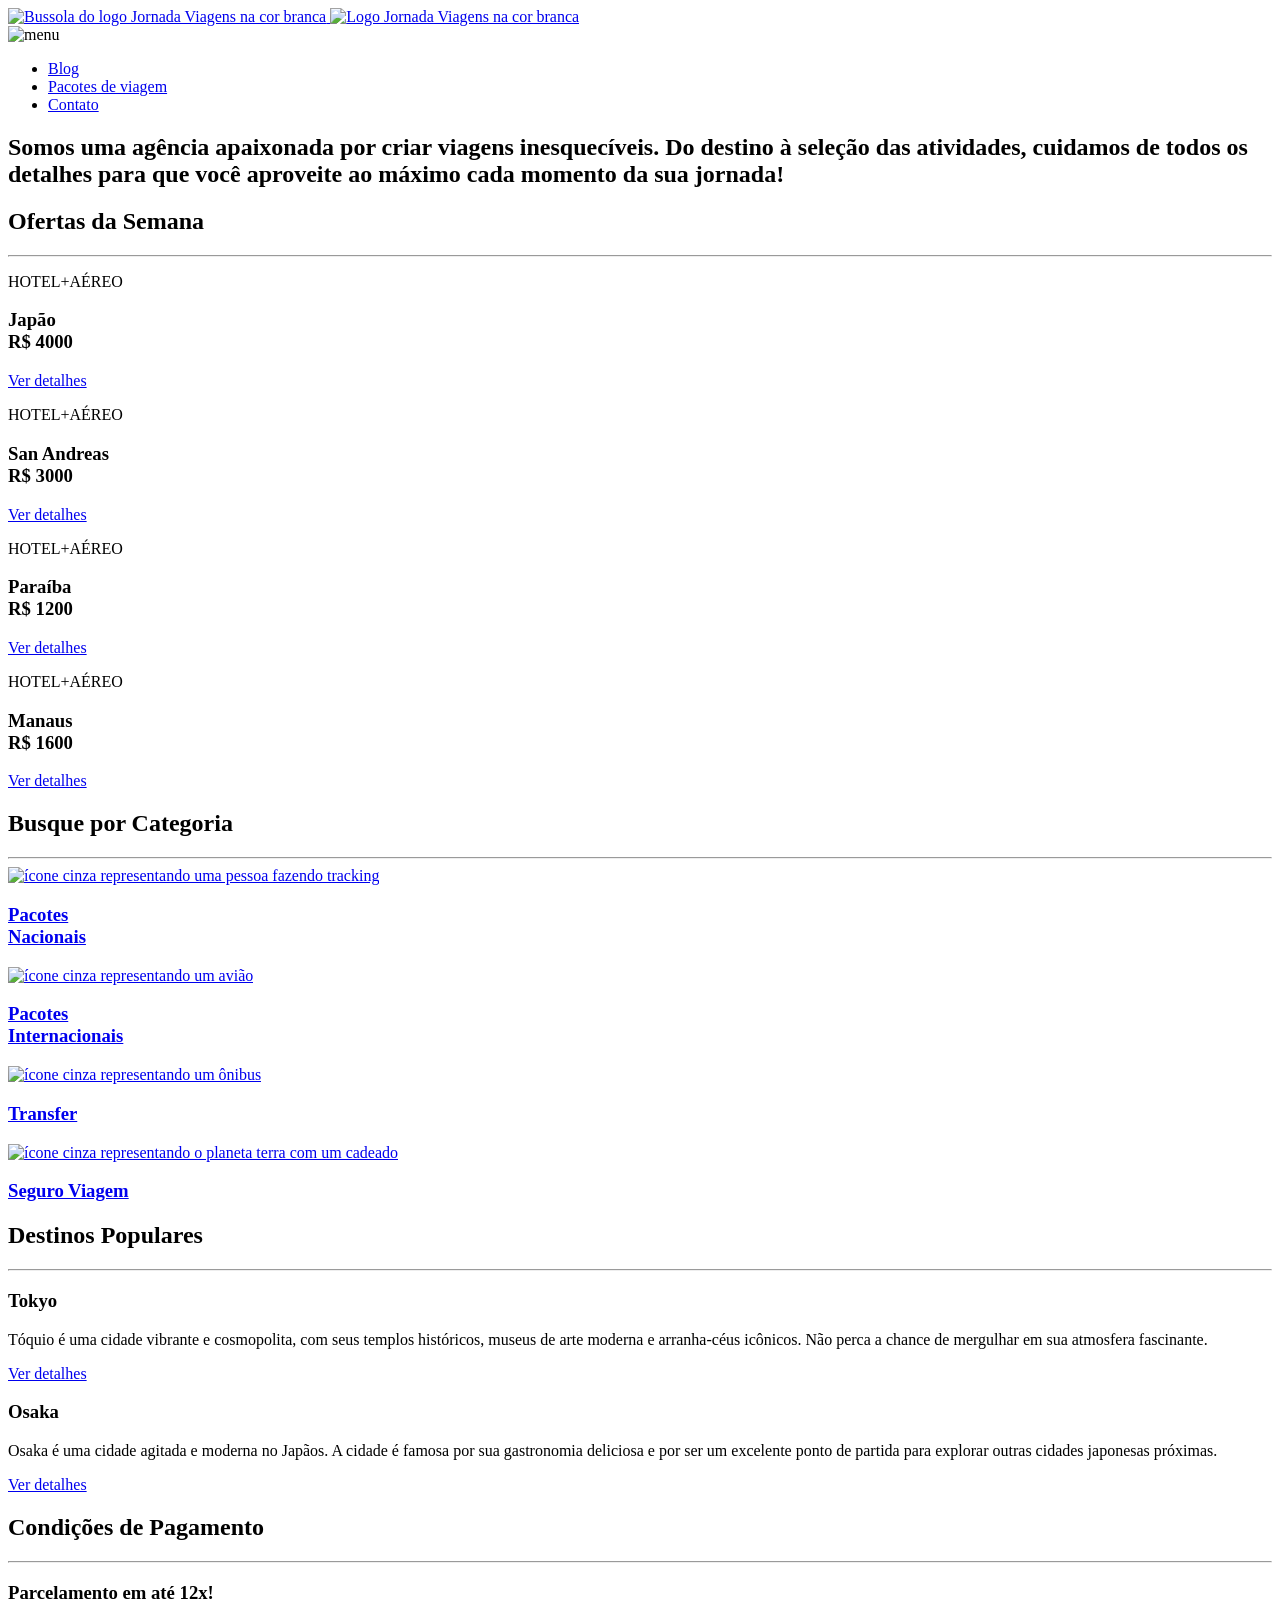
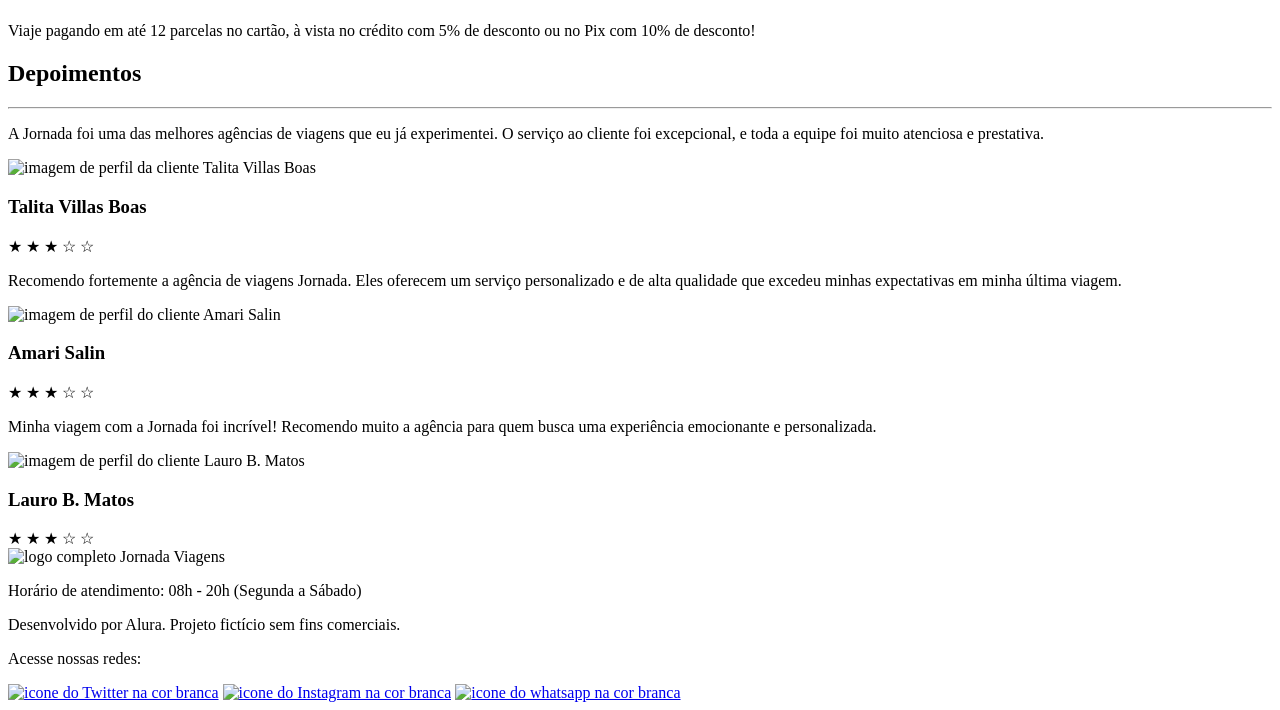
==== index.html @ 3c8d138b "Add files via upload" ====
<!doctype html>
<html lang="pt-BR">
  <head>
    <meta charset="UTF-8" />
    <meta name="viewport" content="width=device-width, initial-scale=1.0" />
    <link rel="stylesheet" href="jornada-viagens\css\style.css" />
    <title>Jornada Viagens</title>
  </head>
  <body>
    <header class="main-header">
      <a class="logo" href="index.html" title="voltar para a página inicial">
        <img
          class="img-mobile"
          src="jornada-viagens\img\bussola-jornada-branco.png"
          alt="Bussola do logo Jornada Viagens na cor branca"
        />
        <img
          class="img-desktop"
          src="jornada-viagens\img\bussola-texto-jornada-branco.png"
          alt="Logo Jornada Viagens na cor branca"
        />
      </a>
      <div class="navigation-menu">
        <label for="menu">
          <img src="jornada-viagens\img\menu.png" alt="menu" />
        </label>
        <input type="checkbox" id="menu" hidden />
        <nav>
          <ul class="list-links">
            <li>
              <a href="blog.html" target="_blank" title="Acessar Blog">Blog</a>
            </li>
            <li>
              <a
                href="pacotes-de-viagens.html"
                target="_blank"
                title="Acessar Pacotes de viagem"
                >Pacotes de viagem</a
              >
            </li>
            <li>
              <a href="contato.html" target="_blank" title="Acessar Contato"
                >Contato</a
              >
            </li>
          </ul>
        </nav>
      </div>
    </header>
    <section class="hero">
      <div class="hero-img"></div>
      <h2>
        Somos uma agência apaixonada por criar viagens inesquecíveis. Do destino
        à seleção das atividades, cuidamos de todos os detalhes para que você
        aproveite ao máximo cada momento da sua jornada!
      </h2>
    </section>
    <section class="offers">
      <div class="section-title">
        <h2>Ofertas da Semana</h2>
        <hr />
      </div>
      <div class="offers-cards">
        <article class="card japao">
          <header>
            <p>HOTEL+AÉREO</p>
            <h3>
              Japão <br />
              <span>R$ 4000</span>
            </h3>
          </header>
          <footer>
            <a href="#" class="button">Ver detalhes</a>
          </footer>
        </article>
        <article class="card san-andreas">
          <header>
            <p>HOTEL+AÉREO</p>
            <h3>
              San Andreas <br />
              <span>R$ 3000</span>
            </h3>
          </header>
          <footer>
            <a href="#" class="button">Ver detalhes</a>
          </footer>
        </article>
        <article class="card paraiba">
          <header>
            <p>HOTEL+AÉREO</p>
            <h3>
              Paraíba <br />
              <span>R$ 1200</span>
            </h3>
          </header>
          <footer>
            <a href="#" class="button">Ver detalhes</a>
          </footer>
        </article>
        <article class="card manaus">
          <header>
            <p>HOTEL+AÉREO</p>
            <h3>
              Manaus <br />
              <span>R$ 1600</span>
            </h3>
          </header>
          <footer>
            <a href="#" class="button">Ver detalhes</a>
          </footer>
        </article>
      </div>
    </section>
    <section class="categories">
      <div class="section-title">
        <h2>Busque por Categoria</h2>
        <hr />
      </div>
      <div class="categories-cards">
        <a
          class="card"
          href="#"
          target="_blank"
          title="Busque pela categoria Pacotes Nacionais"
        >
          <img
            src="jornada-viagens\img\icone-caminhada.png"
            alt="ícone cinza representando uma pessoa fazendo tracking"
          />
          <h3 class="content-title">
            Pacotes<br />
            Nacionais
          </h3>
        </a>

        <a
          class="card"
          href="#"
          target="_blank"
          title="Busque pela categoria Pacotes Internacionais"
        >
          <img
            src="jornada-viagens\img\icone-aviao.png"
            alt="ícone cinza representando um avião"
          />
          <h3 class="content-title">
            Pacotes <br />
            Internacionais
          </h3>
        </a>
        <a
          class="card single-line transfer"
          href="#"
          target="_blank"
          title="Busque pela categoria Transfer"
        >
          <img
            src="jornada-viagens\img\icone-onibus.png"
            alt="ícone cinza representando um ônibus"
          />
          <h3 class="content-title">Transfer</h3>
        </a>
        <a
          class="card"
          href="#"
          target="_blank"
          title="Busque pela categoria Seguro Viagem"
        >
          <img
            src="jornada-viagens\img\icone-planeta.png"
            alt="ícone cinza representando o planeta terra com um cadeado"
          />
          <h3 class="content-title">Seguro Viagem</h3>
        </a>
      </div>
    </section>
    <section class="destinations">
      <div class="section-title">
        <h2>Destinos Populares</h2>
        <hr />
      </div>
      <div class="destination-items">
        <article class="item tokyo">
          <header>
            <div class="img-item"></div>
            <h3 class="content-title">Tokyo</h3>
          </header>
          <p class="content-text">
            Tóquio é uma cidade vibrante e cosmopolita, com seus templos
            históricos, museus de arte moderna e arranha-céus icônicos. Não
            perca a chance de mergulhar em sua atmosfera fascinante.
          </p>
          <footer>
            <a
              href="#"
              class="button"
              target="_blank"
              title="Veja mais detalhes do destino Tokyo"
              >Ver detalhes</a
            >
          </footer>
        </article>
        <article class="item osaka">
          <header>
            <div class="img-item"></div>
            <h3 class="content-title">Osaka</h3>
          </header>
          <p class="content-text">
            Osaka é uma cidade agitada e moderna no Japãos. A cidade é famosa
            por sua gastronomia deliciosa e por ser um excelente ponto de
            partida para explorar outras cidades japonesas próximas.
          </p>
          <footer>
            <a
              href="#"
              class="button"
              target="_blank"
              title="Veja mais detalhes do destino Osaka"
              >Ver detalhes</a
            >
          </footer>
        </article>
      </div>
    </section>
    <section class="payments">
      <div class="section-title">
        <h2>Condições de Pagamento</h2>
        <hr />
      </div>
      <div class="content-container">
        <div class="text-content">
          <h3 class="content-title">Parcelamento em até 12x!</h3>
          <p class="content-text">
            Viaje pagando em até 12 parcelas no cartão, à vista no crédito com
            5% de desconto ou no Pix com 10% de desconto!
          </p>
        </div>
        <div class="image-gallery">
          <div class="image first"></div>
          <div class="image second"></div>
          <div class="image thirdy colspan-2"></div>
        </div>
      </div>
    </section>
    <section class="testimonials">
      <div class="section-title">
        <h2>Depoimentos</h2>
        <hr />
      </div>
      <div class="testimonial-container">
        <article>
          <header>
            <p>
              A Jornada foi uma das melhores agências de viagens que eu já
              experimentei. O serviço ao cliente foi excepcional, e toda a
              equipe foi muito atenciosa e prestativa.
            </p>
          </header>
          <footer>
            <img
              src="jornada-viagens\img\avatar-talita.png"
              alt="imagem de perfil da cliente Talita Villas Boas"
            />
            <div class="profile-content">
              <h3>Talita Villas Boas</h3>
              <div class="rating">
                <span class="star">★</span>
                <span class="star">★</span>
                <span class="star">★</span>
                <span class="star">☆</span>
                <span class="star">☆</span>
              </div>
            </div>
          </footer>
        </article>
        <article>
          <header>
            <p>
              Recomendo fortemente a agência de viagens Jornada. Eles oferecem
              um serviço personalizado e de alta qualidade que excedeu minhas
              expectativas em minha última viagem.
            </p>
          </header>
          <footer>
            <img
              src="jornada-viagens\img\avatar-amari.png"
              alt="imagem de perfil do cliente Amari Salin"
            />
            <div class="profile-content">
              <h3>Amari Salin</h3>
              <div class="rating">
                <span class="star">★</span>
                <span class="star">★</span>
                <span class="star">★</span>
                <span class="star">☆</span>
                <span class="star">☆</span>
              </div>
            </div>
          </footer>
        </article>
        <article>
          <header>
            <p>
              Minha viagem com a Jornada foi incrível! Recomendo muito a agência
              para quem busca uma experiência emocionante e personalizada.
            </p>
          </header>
          <footer>
            <img
              src="jornada-viagens\img\avatar-lauro.png"
              alt="imagem de perfil do cliente Lauro B. Matos"
            />
            <div class="profile-content">
              <h3>Lauro B. Matos</h3>
              <div class="rating">
                <span class="star">★</span>
                <span class="star">★</span>
                <span class="star">★</span>
                <span class="star">☆</span>
                <span class="star">☆</span>
              </div>
            </div>
          </footer>
        </article>
      </div>
    </section>
    <section class="bottom-hero">
      <div class="hero-img"></div>
    </section>
    <footer class="main-footer">
      <div class="footer-content">
        <img src="jornada-viagens\img\logo-footer.png" alt="logo completo Jornada Viagens" />
        <p>Horário de atendimento: 08h - 20h (Segunda a Sábado)</p>
        <p>Desenvolvido por Alura. Projeto fictício sem fins comerciais.</p>
      </div>
      <div class="footer-social">
        <p>Acesse nossas redes:</p>

        <a href="#" target="_blank" title="Acesse o Twitter do Jornada Viagens"
          ><img
            src="jornada-viagens\img\icone-twitter.svg"
            alt="icone do Twitter na cor branca"
        /></a>

        <a
          href="#"
          target="_blank"
          title="Acesse o Instagram do Jornada Viagens"
          ><img
            src="jornada-viagens\img\icone-instagram.svg"
            alt="icone do Instagram na cor branca"
        /></a>

        <a href="#" target="_blank" title="Entre em contato através do whatsapp"
          ><img
            src="jornada-viagens\img\icone-whatsapp.svg"
            alt="icone do whatsapp na cor branca"
        /></a>
      </div>
    </footer>
  </body>
</html>
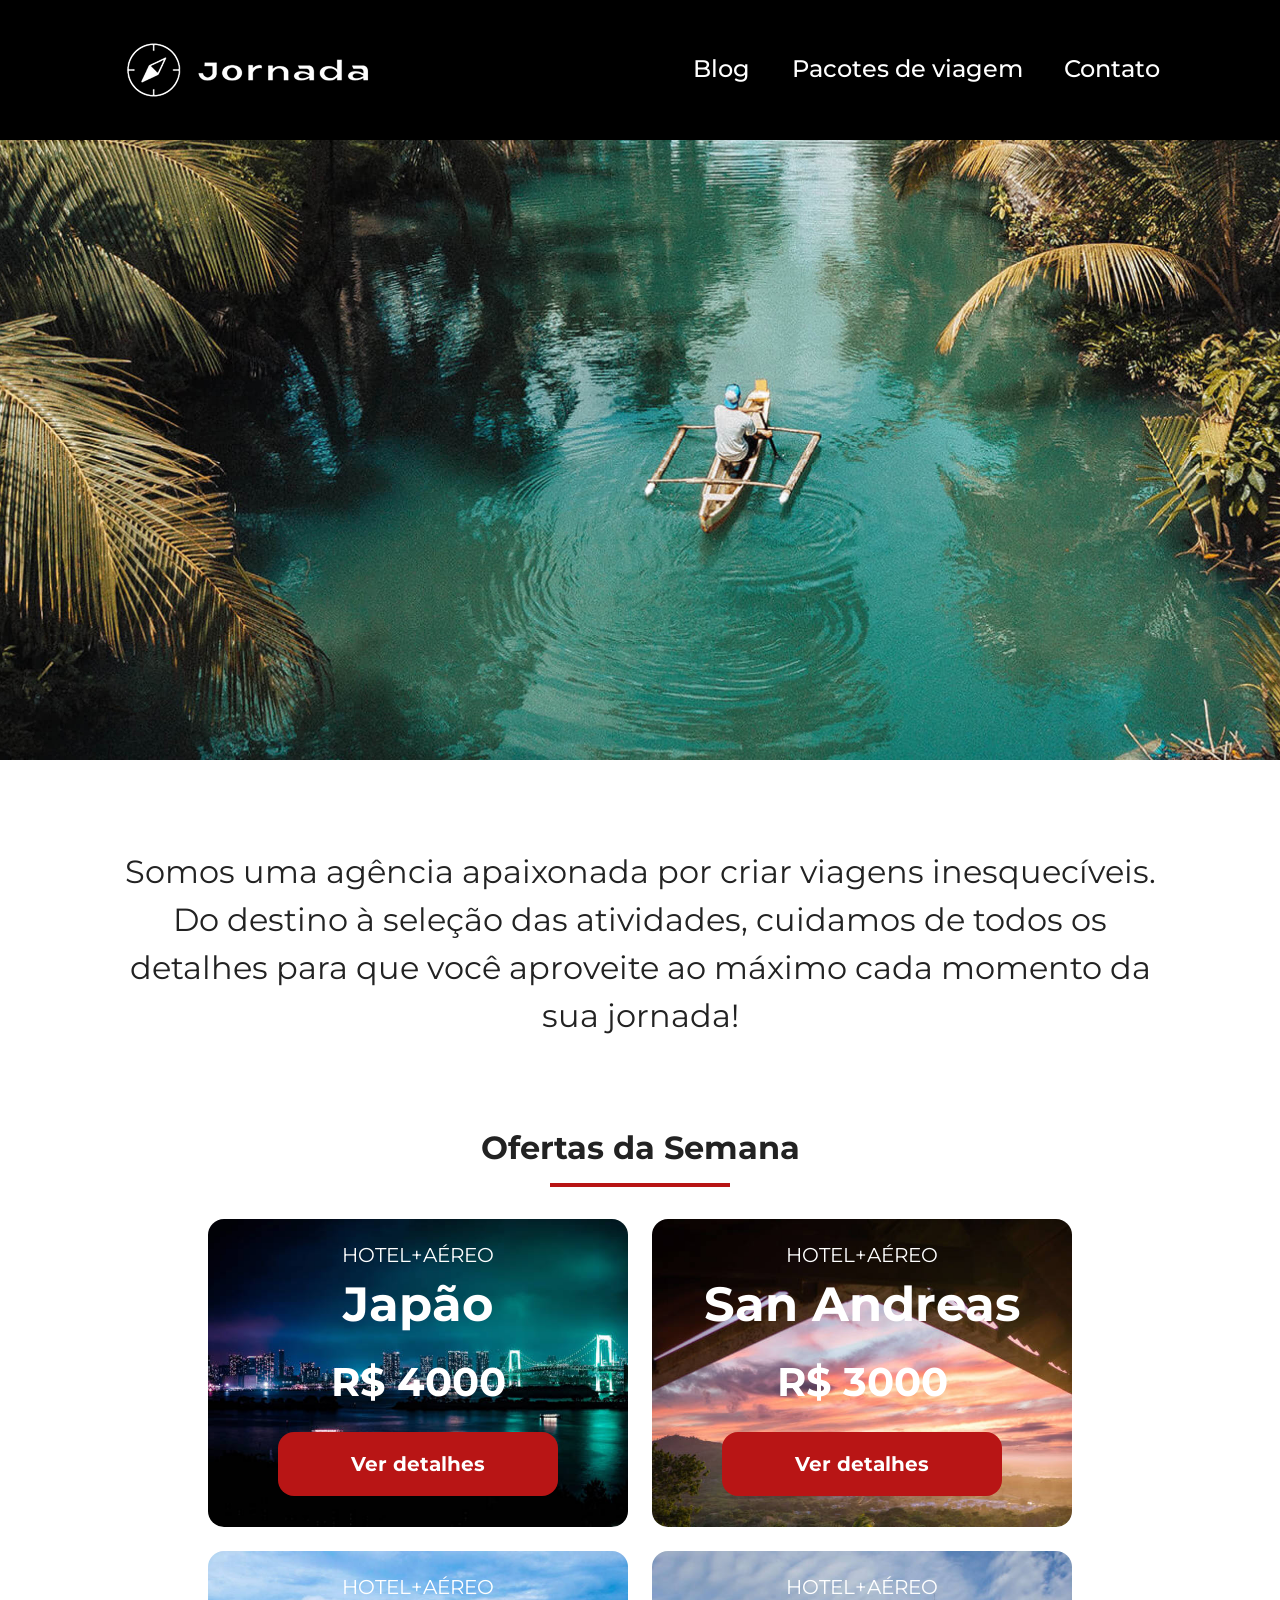
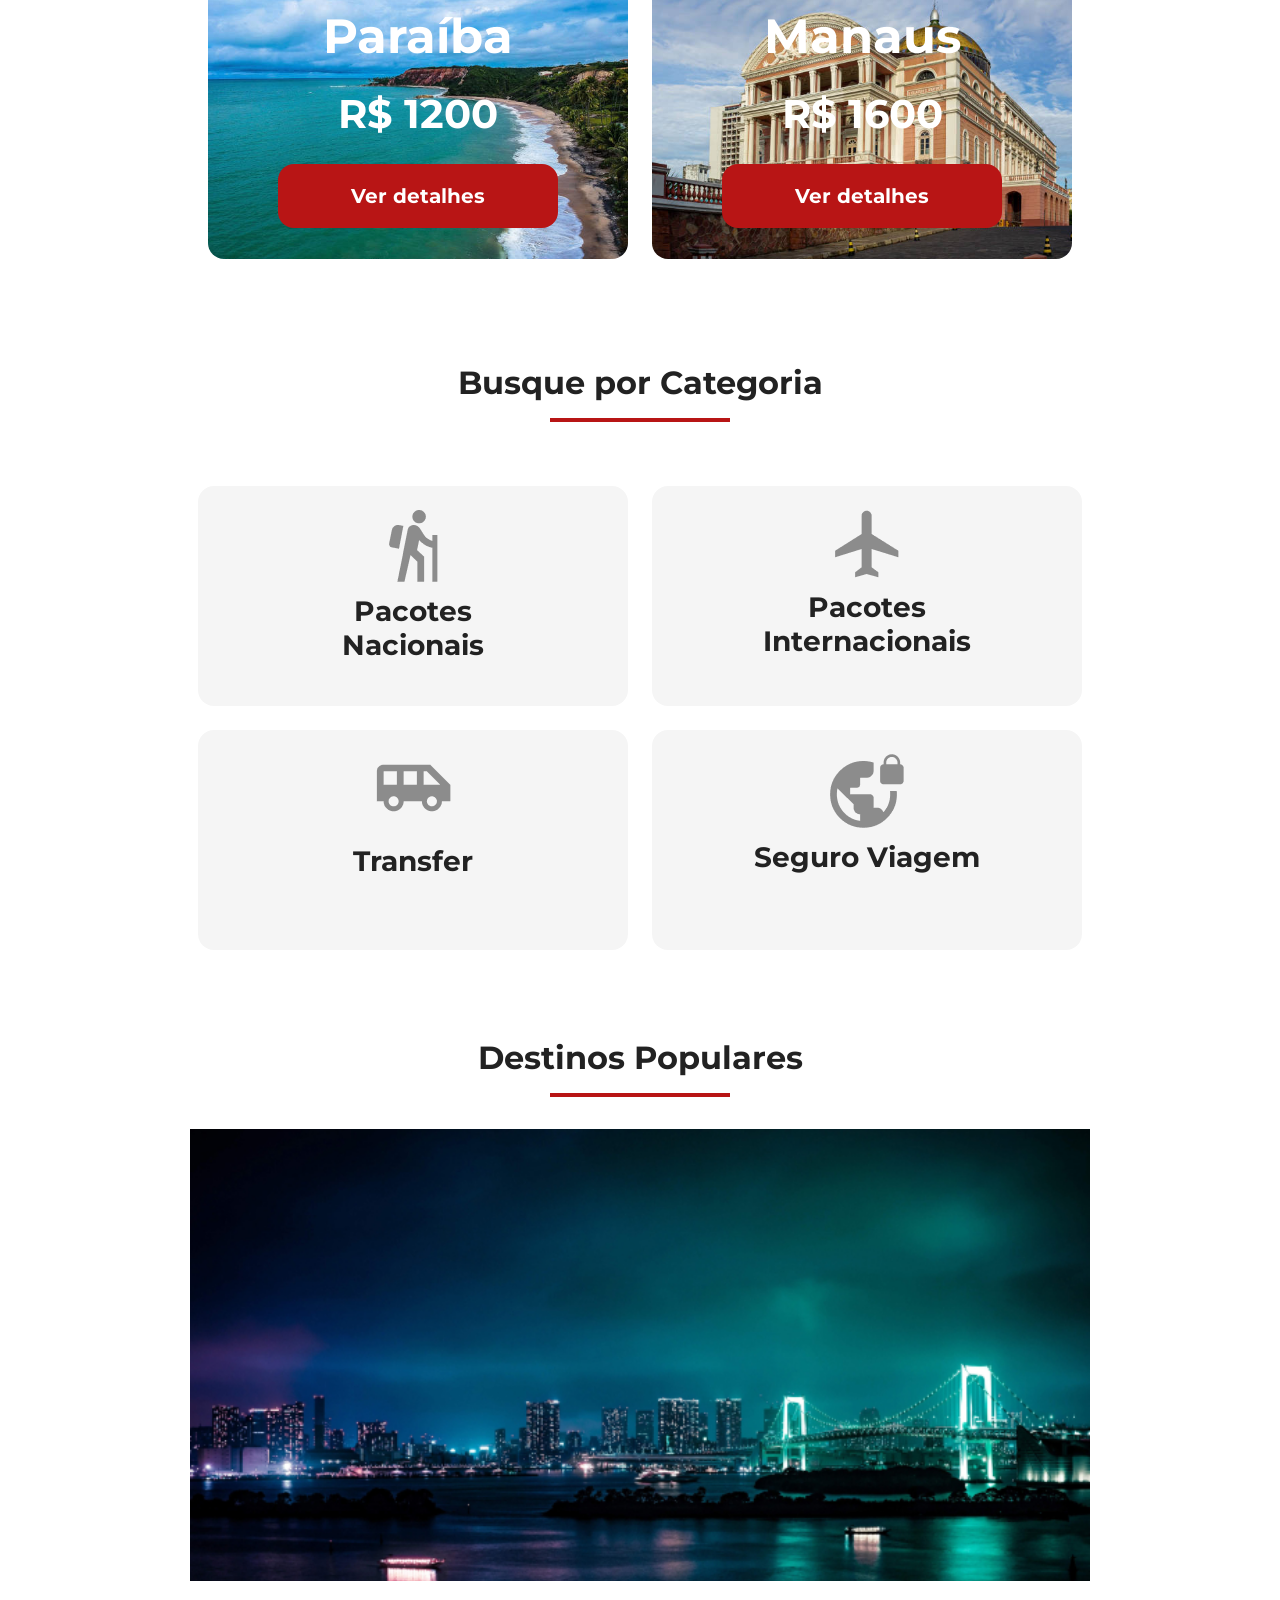
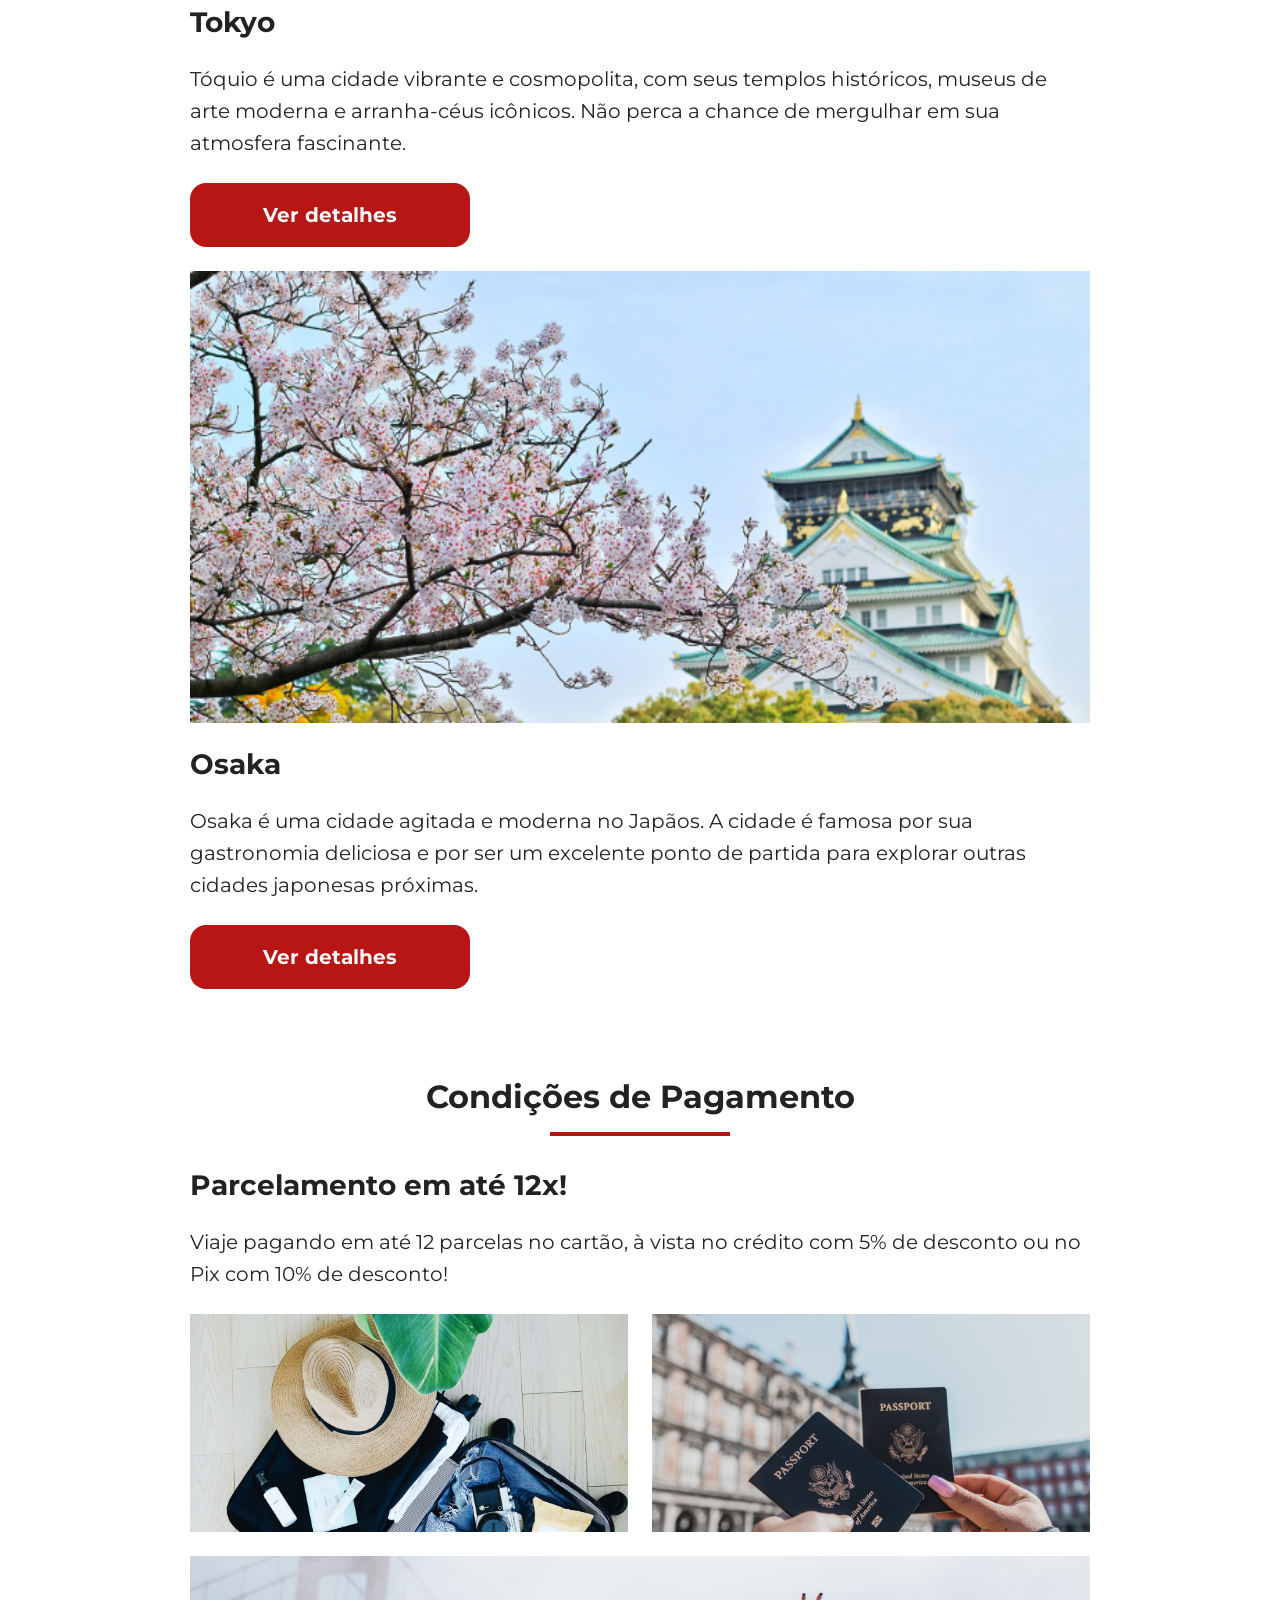
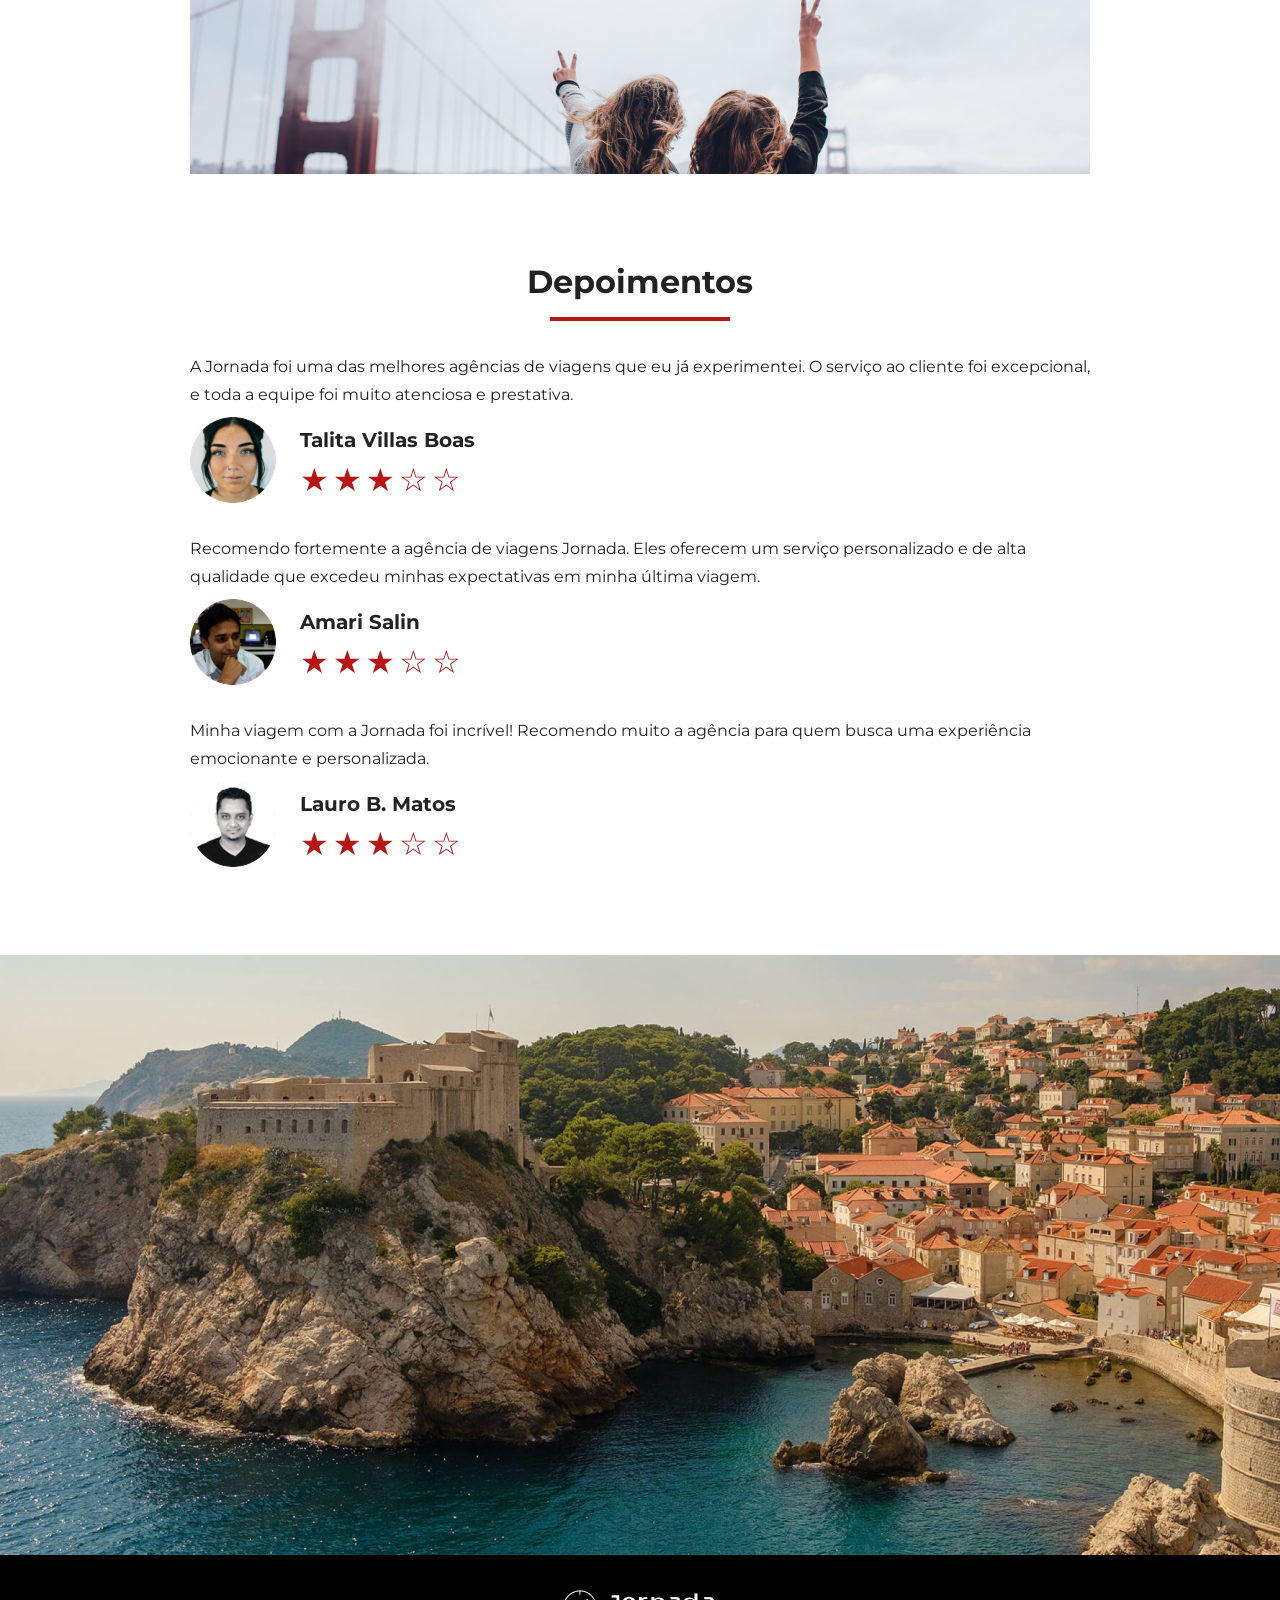
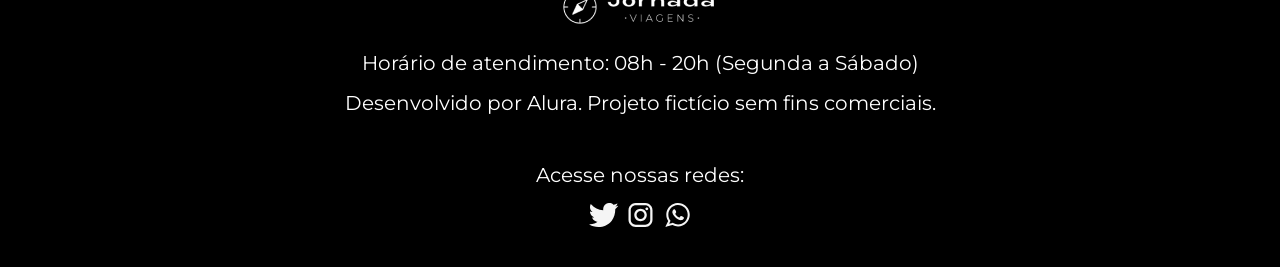
==== commit 60d44717: "Atualiza site da agencia de viagens" ====
--- a/index.html
+++ b/index.html
@@ -1,362 +1,362 @@
-<!doctype html>
-<html lang="pt-BR">
-  <head>
-    <meta charset="UTF-8" />
-    <meta name="viewport" content="width=device-width, initial-scale=1.0" />
-    <link rel="stylesheet" href="jornada-viagens\css\style.css" />
-    <title>Jornada Viagens</title>
-  </head>
-  <body>
-    <header class="main-header">
-      <a class="logo" href="index.html" title="voltar para a página inicial">
-        <img
-          class="img-mobile"
-          src="jornada-viagens\img\bussola-jornada-branco.png"
-          alt="Bussola do logo Jornada Viagens na cor branca"
-        />
-        <img
-          class="img-desktop"
-          src="jornada-viagens\img\bussola-texto-jornada-branco.png"
-          alt="Logo Jornada Viagens na cor branca"
-        />
-      </a>
-      <div class="navigation-menu">
-        <label for="menu">
-          <img src="jornada-viagens\img\menu.png" alt="menu" />
-        </label>
-        <input type="checkbox" id="menu" hidden />
-        <nav>
-          <ul class="list-links">
-            <li>
-              <a href="blog.html" target="_blank" title="Acessar Blog">Blog</a>
-            </li>
-            <li>
-              <a
-                href="pacotes-de-viagens.html"
-                target="_blank"
-                title="Acessar Pacotes de viagem"
-                >Pacotes de viagem</a
-              >
-            </li>
-            <li>
-              <a href="contato.html" target="_blank" title="Acessar Contato"
-                >Contato</a
-              >
-            </li>
-          </ul>
-        </nav>
-      </div>
-    </header>
-    <section class="hero">
-      <div class="hero-img"></div>
-      <h2>
-        Somos uma agência apaixonada por criar viagens inesquecíveis. Do destino
-        à seleção das atividades, cuidamos de todos os detalhes para que você
-        aproveite ao máximo cada momento da sua jornada!
-      </h2>
-    </section>
-    <section class="offers">
-      <div class="section-title">
-        <h2>Ofertas da Semana</h2>
-        <hr />
-      </div>
-      <div class="offers-cards">
-        <article class="card japao">
-          <header>
-            <p>HOTEL+AÉREO</p>
-            <h3>
-              Japão <br />
-              <span>R$ 4000</span>
-            </h3>
-          </header>
-          <footer>
-            <a href="#" class="button">Ver detalhes</a>
-          </footer>
-        </article>
-        <article class="card san-andreas">
-          <header>
-            <p>HOTEL+AÉREO</p>
-            <h3>
-              San Andreas <br />
-              <span>R$ 3000</span>
-            </h3>
-          </header>
-          <footer>
-            <a href="#" class="button">Ver detalhes</a>
-          </footer>
-        </article>
-        <article class="card paraiba">
-          <header>
-            <p>HOTEL+AÉREO</p>
-            <h3>
-              Paraíba <br />
-              <span>R$ 1200</span>
-            </h3>
-          </header>
-          <footer>
-            <a href="#" class="button">Ver detalhes</a>
-          </footer>
-        </article>
-        <article class="card manaus">
-          <header>
-            <p>HOTEL+AÉREO</p>
-            <h3>
-              Manaus <br />
-              <span>R$ 1600</span>
-            </h3>
-          </header>
-          <footer>
-            <a href="#" class="button">Ver detalhes</a>
-          </footer>
-        </article>
-      </div>
-    </section>
-    <section class="categories">
-      <div class="section-title">
-        <h2>Busque por Categoria</h2>
-        <hr />
-      </div>
-      <div class="categories-cards">
-        <a
-          class="card"
-          href="#"
-          target="_blank"
-          title="Busque pela categoria Pacotes Nacionais"
-        >
-          <img
-            src="jornada-viagens\img\icone-caminhada.png"
-            alt="ícone cinza representando uma pessoa fazendo tracking"
-          />
-          <h3 class="content-title">
-            Pacotes<br />
-            Nacionais
-          </h3>
-        </a>
-
-        <a
-          class="card"
-          href="#"
-          target="_blank"
-          title="Busque pela categoria Pacotes Internacionais"
-        >
-          <img
-            src="jornada-viagens\img\icone-aviao.png"
-            alt="ícone cinza representando um avião"
-          />
-          <h3 class="content-title">
-            Pacotes <br />
-            Internacionais
-          </h3>
-        </a>
-        <a
-          class="card single-line transfer"
-          href="#"
-          target="_blank"
-          title="Busque pela categoria Transfer"
-        >
-          <img
-            src="jornada-viagens\img\icone-onibus.png"
-            alt="ícone cinza representando um ônibus"
-          />
-          <h3 class="content-title">Transfer</h3>
-        </a>
-        <a
-          class="card"
-          href="#"
-          target="_blank"
-          title="Busque pela categoria Seguro Viagem"
-        >
-          <img
-            src="jornada-viagens\img\icone-planeta.png"
-            alt="ícone cinza representando o planeta terra com um cadeado"
-          />
-          <h3 class="content-title">Seguro Viagem</h3>
-        </a>
-      </div>
-    </section>
-    <section class="destinations">
-      <div class="section-title">
-        <h2>Destinos Populares</h2>
-        <hr />
-      </div>
-      <div class="destination-items">
-        <article class="item tokyo">
-          <header>
-            <div class="img-item"></div>
-            <h3 class="content-title">Tokyo</h3>
-          </header>
-          <p class="content-text">
-            Tóquio é uma cidade vibrante e cosmopolita, com seus templos
-            históricos, museus de arte moderna e arranha-céus icônicos. Não
-            perca a chance de mergulhar em sua atmosfera fascinante.
-          </p>
-          <footer>
-            <a
-              href="#"
-              class="button"
-              target="_blank"
-              title="Veja mais detalhes do destino Tokyo"
-              >Ver detalhes</a
-            >
-          </footer>
-        </article>
-        <article class="item osaka">
-          <header>
-            <div class="img-item"></div>
-            <h3 class="content-title">Osaka</h3>
-          </header>
-          <p class="content-text">
-            Osaka é uma cidade agitada e moderna no Japãos. A cidade é famosa
-            por sua gastronomia deliciosa e por ser um excelente ponto de
-            partida para explorar outras cidades japonesas próximas.
-          </p>
-          <footer>
-            <a
-              href="#"
-              class="button"
-              target="_blank"
-              title="Veja mais detalhes do destino Osaka"
-              >Ver detalhes</a
-            >
-          </footer>
-        </article>
-      </div>
-    </section>
-    <section class="payments">
-      <div class="section-title">
-        <h2>Condições de Pagamento</h2>
-        <hr />
-      </div>
-      <div class="content-container">
-        <div class="text-content">
-          <h3 class="content-title">Parcelamento em até 12x!</h3>
-          <p class="content-text">
-            Viaje pagando em até 12 parcelas no cartão, à vista no crédito com
-            5% de desconto ou no Pix com 10% de desconto!
-          </p>
-        </div>
-        <div class="image-gallery">
-          <div class="image first"></div>
-          <div class="image second"></div>
-          <div class="image thirdy colspan-2"></div>
-        </div>
-      </div>
-    </section>
-    <section class="testimonials">
-      <div class="section-title">
-        <h2>Depoimentos</h2>
-        <hr />
-      </div>
-      <div class="testimonial-container">
-        <article>
-          <header>
-            <p>
-              A Jornada foi uma das melhores agências de viagens que eu já
-              experimentei. O serviço ao cliente foi excepcional, e toda a
-              equipe foi muito atenciosa e prestativa.
-            </p>
-          </header>
-          <footer>
-            <img
-              src="jornada-viagens\img\avatar-talita.png"
-              alt="imagem de perfil da cliente Talita Villas Boas"
-            />
-            <div class="profile-content">
-              <h3>Talita Villas Boas</h3>
-              <div class="rating">
-                <span class="star">★</span>
-                <span class="star">★</span>
-                <span class="star">★</span>
-                <span class="star">☆</span>
-                <span class="star">☆</span>
-              </div>
-            </div>
-          </footer>
-        </article>
-        <article>
-          <header>
-            <p>
-              Recomendo fortemente a agência de viagens Jornada. Eles oferecem
-              um serviço personalizado e de alta qualidade que excedeu minhas
-              expectativas em minha última viagem.
-            </p>
-          </header>
-          <footer>
-            <img
-              src="jornada-viagens\img\avatar-amari.png"
-              alt="imagem de perfil do cliente Amari Salin"
-            />
-            <div class="profile-content">
-              <h3>Amari Salin</h3>
-              <div class="rating">
-                <span class="star">★</span>
-                <span class="star">★</span>
-                <span class="star">★</span>
-                <span class="star">☆</span>
-                <span class="star">☆</span>
-              </div>
-            </div>
-          </footer>
-        </article>
-        <article>
-          <header>
-            <p>
-              Minha viagem com a Jornada foi incrível! Recomendo muito a agência
-              para quem busca uma experiência emocionante e personalizada.
-            </p>
-          </header>
-          <footer>
-            <img
-              src="jornada-viagens\img\avatar-lauro.png"
-              alt="imagem de perfil do cliente Lauro B. Matos"
-            />
-            <div class="profile-content">
-              <h3>Lauro B. Matos</h3>
-              <div class="rating">
-                <span class="star">★</span>
-                <span class="star">★</span>
-                <span class="star">★</span>
-                <span class="star">☆</span>
-                <span class="star">☆</span>
-              </div>
-            </div>
-          </footer>
-        </article>
-      </div>
-    </section>
-    <section class="bottom-hero">
-      <div class="hero-img"></div>
-    </section>
-    <footer class="main-footer">
-      <div class="footer-content">
-        <img src="jornada-viagens\img\logo-footer.png" alt="logo completo Jornada Viagens" />
-        <p>Horário de atendimento: 08h - 20h (Segunda a Sábado)</p>
-        <p>Desenvolvido por Alura. Projeto fictício sem fins comerciais.</p>
-      </div>
-      <div class="footer-social">
-        <p>Acesse nossas redes:</p>
-
-        <a href="#" target="_blank" title="Acesse o Twitter do Jornada Viagens"
-          ><img
-            src="jornada-viagens\img\icone-twitter.svg"
-            alt="icone do Twitter na cor branca"
-        /></a>
-
-        <a
-          href="#"
-          target="_blank"
-          title="Acesse o Instagram do Jornada Viagens"
-          ><img
-            src="jornada-viagens\img\icone-instagram.svg"
-            alt="icone do Instagram na cor branca"
-        /></a>
-
-        <a href="#" target="_blank" title="Entre em contato através do whatsapp"
-          ><img
-            src="jornada-viagens\img\icone-whatsapp.svg"
-            alt="icone do whatsapp na cor branca"
-        /></a>
-      </div>
-    </footer>
-  </body>
-</html>
+<!doctype html>
+<html lang="pt-BR">
+  <head>
+    <meta charset="UTF-8" />
+    <meta name="viewport" content="width=device-width, initial-scale=1.0" />
+    <link rel="stylesheet" href="jornada-viagens\css\style.css" />
+    <title>Jornada Viagens</title>
+  </head>
+  <body>
+    <header class="main-header">
+      <a class="logo" href="index.html" title="voltar para a página inicial">
+        <img
+          class="img-mobile"
+          src="jornada-viagens\img\bussola-jornada-branco.png"
+          alt="Bussola do logo Jornada Viagens na cor branca"
+        />
+        <img
+          class="img-desktop"
+          src="jornada-viagens\img\bussola-texto-jornada-branco.png"
+          alt="Logo Jornada Viagens na cor branca"
+        />
+      </a>
+      <div class="navigation-menu">
+        <label for="menu">
+          <img src="jornada-viagens\img\menu.png" alt="menu" />
+        </label>
+        <input type="checkbox" id="menu" hidden />
+        <nav>
+          <ul class="list-links">
+            <li>
+              <a href="blog.html" target="_blank" title="Acessar Blog">Blog</a>
+            </li>
+            <li>
+              <a
+                href="pacotes-de-viagens.html"
+                target="_blank"
+                title="Acessar Pacotes de viagem"
+                >Pacotes de viagem</a
+              >
+            </li>
+            <li>
+              <a href="contato.html" target="_blank" title="Acessar Contato"
+                >Contato</a
+              >
+            </li>
+          </ul>
+        </nav>
+      </div>
+    </header>
+    <section class="hero">
+      <div class="hero-img"></div>
+      <h2>
+        Somos uma agência apaixonada por criar viagens inesquecíveis. Do destino
+        à seleção das atividades, cuidamos de todos os detalhes para que você
+        aproveite ao máximo cada momento da sua jornada!
+      </h2>
+    </section>
+    <section class="offers">
+      <div class="section-title">
+        <h2>Ofertas da Semana</h2>
+        <hr />
+      </div>
+      <div class="offers-cards">
+        <article class="card japao">
+          <header>
+            <p>HOTEL+AÉREO</p>
+            <h3>
+              Japão <br />
+              <span>R$ 4000</span>
+            </h3>
+          </header>
+          <footer>
+            <a href="#" class="button">Ver detalhes</a>
+          </footer>
+        </article>
+        <article class="card san-andreas">
+          <header>
+            <p>HOTEL+AÉREO</p>
+            <h3>
+              San Andreas <br />
+              <span>R$ 3000</span>
+            </h3>
+          </header>
+          <footer>
+            <a href="#" class="button">Ver detalhes</a>
+          </footer>
+        </article>
+        <article class="card paraiba">
+          <header>
+            <p>HOTEL+AÉREO</p>
+            <h3>
+              Paraíba <br />
+              <span>R$ 1200</span>
+            </h3>
+          </header>
+          <footer>
+            <a href="#" class="button">Ver detalhes</a>
+          </footer>
+        </article>
+        <article class="card manaus">
+          <header>
+            <p>HOTEL+AÉREO</p>
+            <h3>
+              Manaus <br />
+              <span>R$ 1600</span>
+            </h3>
+          </header>
+          <footer>
+            <a href="#" class="button">Ver detalhes</a>
+          </footer>
+        </article>
+      </div>
+    </section>
+    <section class="categories">
+      <div class="section-title">
+        <h2>Busque por Categoria</h2>
+        <hr />
+      </div>
+      <div class="categories-cards">
+        <a
+          class="card"
+          href="#"
+          target="_blank"
+          title="Busque pela categoria Pacotes Nacionais"
+        >
+          <img
+            src="jornada-viagens\img\icone-caminhada.png"
+            alt="ícone cinza representando uma pessoa fazendo tracking"
+          />
+          <h3 class="content-title">
+            Pacotes<br />
+            Nacionais
+          </h3>
+        </a>
+
+        <a
+          class="card"
+          href="#"
+          target="_blank"
+          title="Busque pela categoria Pacotes Internacionais"
+        >
+          <img
+            src="jornada-viagens\img\icone-aviao.png"
+            alt="ícone cinza representando um avião"
+          />
+          <h3 class="content-title">
+            Pacotes <br />
+            Internacionais
+          </h3>
+        </a>
+        <a
+          class="card single-line transfer"
+          href="#"
+          target="_blank"
+          title="Busque pela categoria Transfer"
+        >
+          <img
+            src="jornada-viagens\img\icone-onibus.png"
+            alt="ícone cinza representando um ônibus"
+          />
+          <h3 class="content-title">Transfer</h3>
+        </a>
+        <a
+          class="card"
+          href="#"
+          target="_blank"
+          title="Busque pela categoria Seguro Viagem"
+        >
+          <img
+            src="jornada-viagens\img\icone-planeta.png"
+            alt="ícone cinza representando o planeta terra com um cadeado"
+          />
+          <h3 class="content-title">Seguro Viagem</h3>
+        </a>
+      </div>
+    </section>
+    <section class="destinations">
+      <div class="section-title">
+        <h2>Destinos Populares</h2>
+        <hr />
+      </div>
+      <div class="destination-items">
+        <article class="item tokyo">
+          <header>
+            <div class="img-item"></div>
+            <h3 class="content-title">Tokyo</h3>
+          </header>
+          <p class="content-text">
+            Tóquio é uma cidade vibrante e cosmopolita, com seus templos
+            históricos, museus de arte moderna e arranha-céus icônicos. Não
+            perca a chance de mergulhar em sua atmosfera fascinante.
+          </p>
+          <footer>
+            <a
+              href="#"
+              class="button"
+              target="_blank"
+              title="Veja mais detalhes do destino Tokyo"
+              >Ver detalhes</a
+            >
+          </footer>
+        </article>
+        <article class="item osaka">
+          <header>
+            <div class="img-item"></div>
+            <h3 class="content-title">Osaka</h3>
+          </header>
+          <p class="content-text">
+            Osaka é uma cidade agitada e moderna no Japãos. A cidade é famosa
+            por sua gastronomia deliciosa e por ser um excelente ponto de
+            partida para explorar outras cidades japonesas próximas.
+          </p>
+          <footer>
+            <a
+              href="#"
+              class="button"
+              target="_blank"
+              title="Veja mais detalhes do destino Osaka"
+              >Ver detalhes</a
+            >
+          </footer>
+        </article>
+      </div>
+    </section>
+    <section class="payments">
+      <div class="section-title">
+        <h2>Condições de Pagamento</h2>
+        <hr />
+      </div>
+      <div class="content-container">
+        <div class="text-content">
+          <h3 class="content-title">Parcelamento em até 12x!</h3>
+          <p class="content-text">
+            Viaje pagando em até 12 parcelas no cartão, à vista no crédito com
+            5% de desconto ou no Pix com 10% de desconto!
+          </p>
+        </div>
+        <div class="image-gallery">
+          <div class="image first"></div>
+          <div class="image second"></div>
+          <div class="image thirdy colspan-2"></div>
+        </div>
+      </div>
+    </section>
+    <section class="testimonials">
+      <div class="section-title">
+        <h2>Depoimentos</h2>
+        <hr />
+      </div>
+      <div class="testimonial-container">
+        <article>
+          <header>
+            <p>
+              A Jornada foi uma das melhores agências de viagens que eu já
+              experimentei. O serviço ao cliente foi excepcional, e toda a
+              equipe foi muito atenciosa e prestativa.
+            </p>
+          </header>
+          <footer>
+            <img
+              src="jornada-viagens\img\avatar-talita.png"
+              alt="imagem de perfil da cliente Talita Villas Boas"
+            />
+            <div class="profile-content">
+              <h3>Talita Villas Boas</h3>
+              <div class="rating">
+                <span class="star">★</span>
+                <span class="star">★</span>
+                <span class="star">★</span>
+                <span class="star">☆</span>
+                <span class="star">☆</span>
+              </div>
+            </div>
+          </footer>
+        </article>
+        <article>
+          <header>
+            <p>
+              Recomendo fortemente a agência de viagens Jornada. Eles oferecem
+              um serviço personalizado e de alta qualidade que excedeu minhas
+              expectativas em minha última viagem.
+            </p>
+          </header>
+          <footer>
+            <img
+              src="jornada-viagens\img\avatar-amari.png"
+              alt="imagem de perfil do cliente Amari Salin"
+            />
+            <div class="profile-content">
+              <h3>Amari Salin</h3>
+              <div class="rating">
+                <span class="star">★</span>
+                <span class="star">★</span>
+                <span class="star">★</span>
+                <span class="star">☆</span>
+                <span class="star">☆</span>
+              </div>
+            </div>
+          </footer>
+        </article>
+        <article>
+          <header>
+            <p>
+              Minha viagem com a Jornada foi incrível! Recomendo muito a agência
+              para quem busca uma experiência emocionante e personalizada.
+            </p>
+          </header>
+          <footer>
+            <img
+              src="jornada-viagens\img\avatar-lauro.png"
+              alt="imagem de perfil do cliente Lauro B. Matos"
+            />
+            <div class="profile-content">
+              <h3>Lauro B. Matos</h3>
+              <div class="rating">
+                <span class="star">★</span>
+                <span class="star">★</span>
+                <span class="star">★</span>
+                <span class="star">☆</span>
+                <span class="star">☆</span>
+              </div>
+            </div>
+          </footer>
+        </article>
+      </div>
+    </section>
+    <section class="bottom-hero">
+      <div class="hero-img"></div>
+    </section>
+    <footer class="main-footer">
+      <div class="footer-content">
+        <img src="jornada-viagens\img\logo-footer.png" alt="logo completo Jornada Viagens" />
+        <p>Horário de atendimento: 08h - 20h (Segunda a Sábado)</p>
+        <p>Desenvolvido por Alura. Projeto fictício sem fins comerciais.</p>
+      </div>
+      <div class="footer-social">
+        <p>Acesse nossas redes:</p>
+
+        <a href="#" target="_blank" title="Acesse o Twitter do Jornada Viagens"
+          ><img
+            src="jornada-viagens\img\icone-twitter.svg"
+            alt="icone do Twitter na cor branca"
+        /></a>
+
+        <a
+          href="#"
+          target="_blank"
+          title="Acesse o Instagram do Jornada Viagens"
+          ><img
+            src="jornada-viagens\img\icone-instagram.svg"
+            alt="icone do Instagram na cor branca"
+        /></a>
+
+        <a href="#" target="_blank" title="Entre em contato através do whatsapp"
+          ><img
+            src="jornada-viagens\img\icone-whatsapp.svg"
+            alt="icone do whatsapp na cor branca"
+        /></a>
+      </div>
+    </footer>
+  </body>
+</html>
